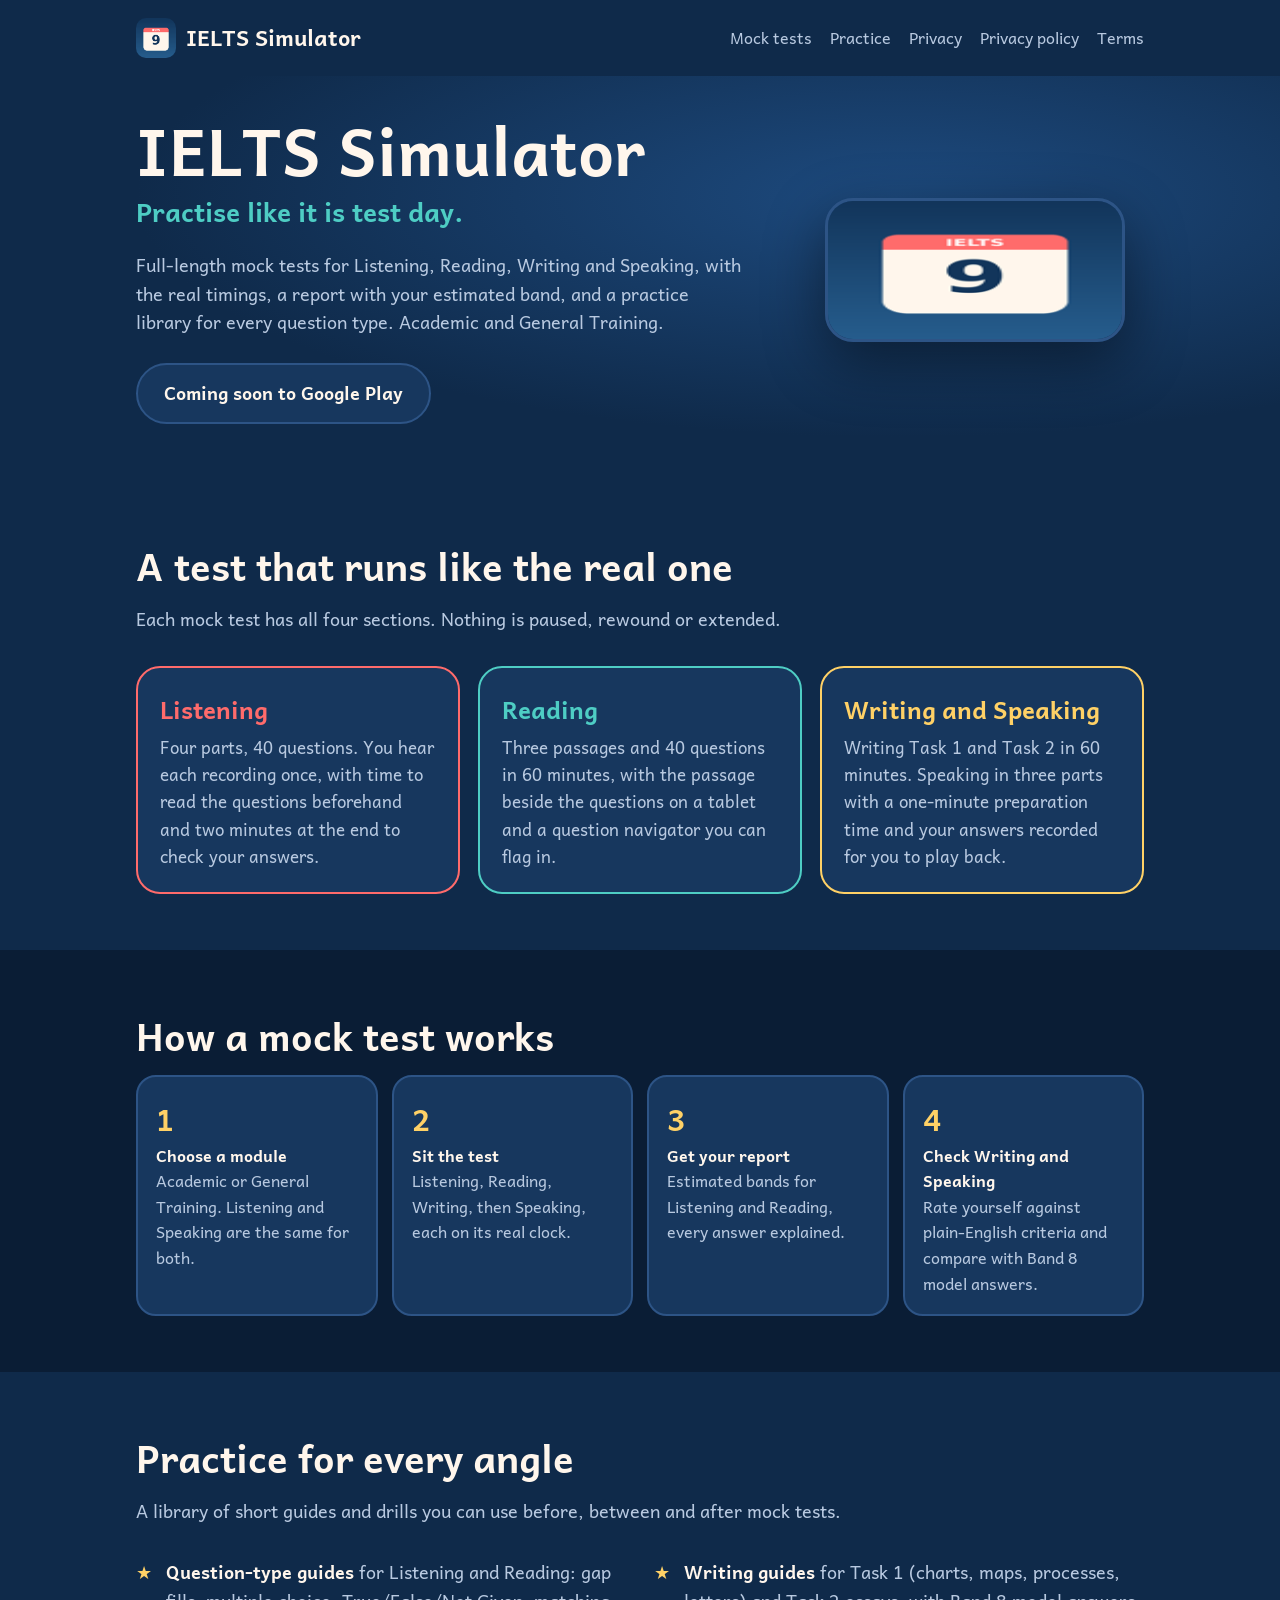
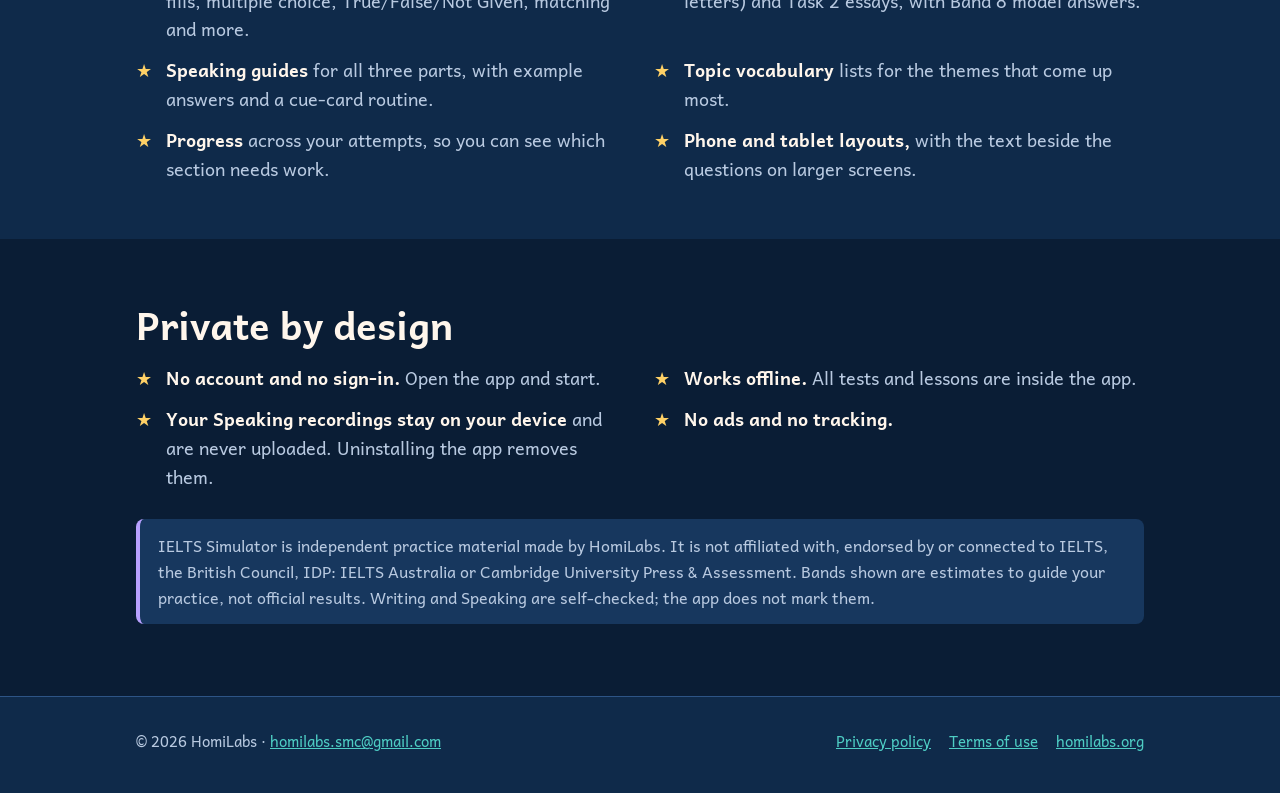
==== website/index.html @ fd1d5de0 "Add release signing, app icon, website and Play release kit Co-Authored-By: Claude Sonnet 5.5 <norep" ====
<!doctype html>
<html lang="en">
<head>
<meta charset="utf-8">
<meta name="viewport" content="width=device-width, initial-scale=1">
<title>IELTS Simulator – Full-length mock tests on your phone</title>
<meta name="description" content="Practise for the IELTS test on Android: full-length Listening, Reading, Writing and Speaking mock tests with a real test-day timer, answer review and a practice library. Academic and General Training. Free, works offline, no account.">
<meta property="og:title" content="IELTS Simulator – Full-length mock tests on your phone">
<meta property="og:description" content="Timed Listening, Reading, Writing and Speaking mock tests for Academic and General Training, plus a practice library. Works offline.">
<meta property="og:url" content="https://ielts.homilabs.org/">
<meta name="theme-color" content="#0f2a4a">
<link rel="icon" href="img/favicon.png">
<link rel="stylesheet" href="style.css">
</head>
<body>

<header class="top">
  <div class="wrap">
    <a class="brand" href="index.html"><img src="img/icon.png" alt="">IELTS Simulator</a>
    <nav class="nav">
      <a href="#tests">Mock tests</a>
      <a href="#practice">Practice</a>
      <a href="#privacy">Privacy</a>
      <a href="privacy.html">Privacy policy</a>
      <a href="terms.html">Terms</a>
    </nav>
  </div>
</header>

<main>
  <section class="hero">
    <div class="wrap">
      <div>
        <h1>IELTS Simulator</h1>
        <p class="sub">Practise like it is test day.</p>
        <p>Full-length mock tests for Listening, Reading, Writing and Speaking, with the real timings, a report with
          your estimated band, and a practice library for every question type. Academic and General Training.</p>
        <!-- Replace with the Google Play link once the app is live:
             <a class="badge" href="https://play.google.com/store/apps/details?id=com.homilabs.ielts_simulator">Get it on Google Play</a> -->
        <span class="badge soon">Coming soon to Google Play</span>
      </div>
      <div class="hero-art">
        <img src="img/icon.png" alt="IELTS Simulator app icon" width="144" height="144">
      </div>
    </div>
  </section>

  <section id="tests">
    <div class="wrap">
      <h2>A test that runs like the real one</h2>
      <p class="lead">Each mock test has all four sections. Nothing is paused, rewound or extended.</p>
      <div class="cards">
        <div class="card coral">
          <h3>Listening</h3>
          <p>Four parts, 40 questions. You hear each recording once, with time to read the questions beforehand and
            two minutes at the end to check your answers.</p>
        </div>
        <div class="card teal">
          <h3>Reading</h3>
          <p>Three passages and 40 questions in 60 minutes, with the passage beside the questions on a tablet and a
            question navigator you can flag in.</p>
        </div>
        <div class="card sun">
          <h3>Writing and Speaking</h3>
          <p>Writing Task 1 and Task 2 in 60 minutes. Speaking in three parts with a one-minute preparation time and
            your answers recorded for you to play back.</p>
        </div>
      </div>
    </div>
  </section>

  <section class="alt">
    <div class="wrap">
      <h2>How a mock test works</h2>
      <ol class="steps">
        <li><strong>Choose a module</strong>Academic or General Training. Listening and Speaking are the same for both.</li>
        <li><strong>Sit the test</strong>Listening, Reading, Writing, then Speaking, each on its real clock.</li>
        <li><strong>Get your report</strong>Estimated bands for Listening and Reading, every answer explained.</li>
        <li><strong>Check Writing and Speaking</strong>Rate yourself against plain-English criteria and compare with Band 8 model answers.</li>
      </ol>
    </div>
  </section>

  <section id="practice">
    <div class="wrap">
      <h2>Practice for every angle</h2>
      <p class="lead">A library of short guides and drills you can use before, between and after mock tests.</p>
      <ul class="list">
        <li><strong>Question-type guides</strong> for Listening and Reading: gap fills, multiple choice, True/False/Not Given, matching and more.</li>
        <li><strong>Writing guides</strong> for Task 1 (charts, maps, processes, letters) and Task 2 essays, with Band 8 model answers.</li>
        <li><strong>Speaking guides</strong> for all three parts, with example answers and a cue-card routine.</li>
        <li><strong>Topic vocabulary</strong> lists for the themes that come up most.</li>
        <li><strong>Progress</strong> across your attempts, so you can see which section needs work.</li>
        <li><strong>Phone and tablet layouts,</strong> with the text beside the questions on larger screens.</li>
      </ul>
    </div>
  </section>

  <section id="privacy" class="alt">
    <div class="wrap">
      <h2>Private by design</h2>
      <ul class="list">
        <li><strong>No account and no sign-in.</strong> Open the app and start.</li>
        <li><strong>Works offline.</strong> All tests and lessons are inside the app.</li>
        <li><strong>Your Speaking recordings stay on your device</strong> and are never uploaded. Uninstalling the app removes them.</li>
        <li><strong>No ads and no tracking.</strong></li>
      </ul>
      <p class="note">IELTS Simulator is independent practice material made by HomiLabs. It is not affiliated with,
        endorsed by or connected to IELTS, the British Council, IDP: IELTS Australia or Cambridge University Press &amp;
        Assessment. Bands shown are estimates to guide your practice, not official results. Writing and Speaking are
        self-checked; the app does not mark them.</p>
    </div>
  </section>
</main>

<footer>
  <div class="wrap">
    <span>© 2026 HomiLabs · <a href="mailto:homilabs.smc@gmail.com">homilabs.smc@gmail.com</a></span>
    <nav>
      <a href="privacy.html">Privacy policy</a>
      <a href="terms.html">Terms of use</a>
      <a href="https://homilabs.org">homilabs.org</a>
    </nav>
  </div>
</footer>

</body>
</html>
---- website/style.css ----
@font-face { font-family: "Andika"; src: url("fonts/Andika-Regular.ttf") format("truetype"); font-weight: 400; font-display: swap; }
@font-face { font-family: "Andika"; src: url("fonts/Andika-Bold.ttf") format("truetype"); font-weight: 700; font-display: swap; }

:root {
  --canvas: #0f2a4a;
  --deep: #0a1d35;
  --card: #17375e;
  --line: #2d5486;
  --ink: #fff6ec;
  --muted: #b8c9e0;
  --coral: #ff6b6b;
  --teal: #4ecdc4;
  --sun: #ffd166;
  --lilac: #b8a1ff;
}

* { box-sizing: border-box; }
html { -webkit-text-size-adjust: 100%; }
body {
  margin: 0;
  background: var(--canvas);
  color: var(--ink);
  font: 18px/1.6 "Andika", system-ui, "Segoe UI", sans-serif;
}
a { color: var(--teal); }
img { max-width: 100%; display: block; }

.wrap { max-width: 1040px; margin: 0 auto; padding: 0 16px; }

/* Header */
.top { padding: 18px 0; }
.top .wrap { display: flex; align-items: center; justify-content: space-between; gap: 8px 16px; flex-wrap: wrap; }
.brand { display: flex; align-items: center; gap: 10px; color: var(--ink); text-decoration: none; font-weight: 700; font-size: 22px; }
.brand img { width: 40px; height: 40px; border-radius: 10px; }
.nav { display: flex; gap: 18px; flex-wrap: wrap; font-size: 16px; }
.nav a { color: var(--muted); text-decoration: none; }
.nav a:hover { color: var(--ink); }

/* Hero */
.hero { padding: 40px 0 56px; background: radial-gradient(ellipse at 70% 30%, #1d4a7e 0%, var(--canvas) 60%); }
.hero .wrap { display: grid; grid-template-columns: 1.3fr 0.7fr; gap: 40px; align-items: center; }
.hero h1 { font-size: clamp(38px, 6vw, 64px); line-height: 1.05; margin: 0 0 8px; }
.hero .sub { color: var(--teal); font-size: clamp(20px, 2.6vw, 26px); font-weight: 700; margin: 0 0 18px; }
.hero p { color: var(--muted); max-width: 34em; margin: 0 0 26px; }
.badge {
  display: inline-block; padding: 14px 26px; border-radius: 40px; background: var(--coral);
  color: var(--deep); font-weight: 700; text-decoration: none; box-shadow: 0 6px 24px rgba(255, 107, 107, 0.35);
}
.badge.soon { background: var(--card); color: var(--ink); border: 2px solid var(--line); box-shadow: none; }
.hero-art { display: flex; justify-content: center; }
.hero-art img { width: min(300px, 70vw); border-radius: 28px; border: 3px solid var(--line); box-shadow: 0 20px 60px rgba(0, 0, 0, 0.45); }

/* Sections */
section { padding: 56px 0; }
section.alt { background: var(--deep); }
h2 { font-size: clamp(28px, 4vw, 38px); margin: 0 0 8px; }
.lead { color: var(--muted); margin: 0 0 32px; max-width: 42em; }

.cards { display: grid; grid-template-columns: repeat(3, 1fr); gap: 18px; }
.card { background: var(--card); border: 2px solid var(--line); border-radius: 24px; padding: 22px; }
.card h3 { margin: 0 0 6px; font-size: 24px; }
.card p { margin: 0; color: var(--muted); font-size: 17px; }
.card.coral { border-color: var(--coral); } .card.coral h3 { color: var(--coral); }
.card.teal { border-color: var(--teal); } .card.teal h3 { color: var(--teal); }
.card.sun { border-color: var(--sun); } .card.sun h3 { color: var(--sun); }

.shots { display: flex; gap: 16px; overflow-x: auto; padding-bottom: 10px; scroll-snap-type: x mandatory; }
.shots img { width: 200px; flex: 0 0 auto; border-radius: 18px; border: 2px solid var(--line); scroll-snap-align: start; }

.list { display: grid; grid-template-columns: repeat(2, 1fr); gap: 12px 28px; padding: 0; margin: 0; list-style: none; }
.list li { padding-left: 30px; position: relative; color: var(--muted); }
.list li::before { content: "★"; position: absolute; left: 0; color: var(--sun); }
.list strong { color: var(--ink); }

.note { margin-top: 28px; padding: 14px 18px; border-left: 4px solid var(--lilac); background: var(--card); border-radius: 8px; color: var(--muted); font-size: 16px; }

/* Footer */
footer { padding: 32px 0 40px; border-top: 1px solid var(--line); color: var(--muted); font-size: 15px; }
footer .wrap { display: flex; flex-wrap: wrap; gap: 12px 24px; justify-content: space-between; }
footer nav { display: flex; gap: 18px; flex-wrap: wrap; }

/* Steps */
.steps { counter-reset: s; display: grid; grid-template-columns: repeat(4, 1fr); gap: 14px; padding: 0; list-style: none; margin: 0; }
.steps li { counter-increment: s; background: var(--card); border: 2px solid var(--line); border-radius: 20px; padding: 18px; color: var(--muted); font-size: 16px; }
.steps li::before { content: counter(s); display: block; font-size: 30px; font-weight: 700; color: var(--sun); }
.steps strong { color: var(--ink); display: block; }
@media (max-width: 760px) { .steps { grid-template-columns: 1fr 1fr; } }

/* Legal pages */
.doc { max-width: 760px; margin: 0 auto; padding: 24px 16px 64px; }
.doc h1 { font-size: clamp(30px, 5vw, 42px); line-height: 1.15; margin: 8px 0 4px; }
.doc .date { color: var(--muted); margin: 0 0 24px; }
.doc h2 { font-size: 24px; margin: 36px 0 8px; }
.doc p, .doc li { color: #e6e0f0; }
.doc li { margin: 6px 0; }
.summary { background: var(--card); border-left: 4px solid var(--teal); padding: 14px 18px; border-radius: 8px; }
.callout { background: var(--card); border: 2px solid var(--coral); padding: 18px 20px; border-radius: 16px; }
.callout h2 { margin-top: 0; color: var(--coral); }

@media (max-width: 760px) {
  .top .wrap { justify-content: center; }
  .nav { justify-content: center; }
  .hero { padding-top: 16px; text-align: center; }
  .hero p { margin-left: auto; margin-right: auto; }
  .hero .wrap { grid-template-columns: 1fr; gap: 28px; }
  .hero-art img { width: min(220px, 60vw); }
  .cards { grid-template-columns: 1fr; }
  .list { grid-template-columns: 1fr; }
  .nav { gap: 12px; }
}
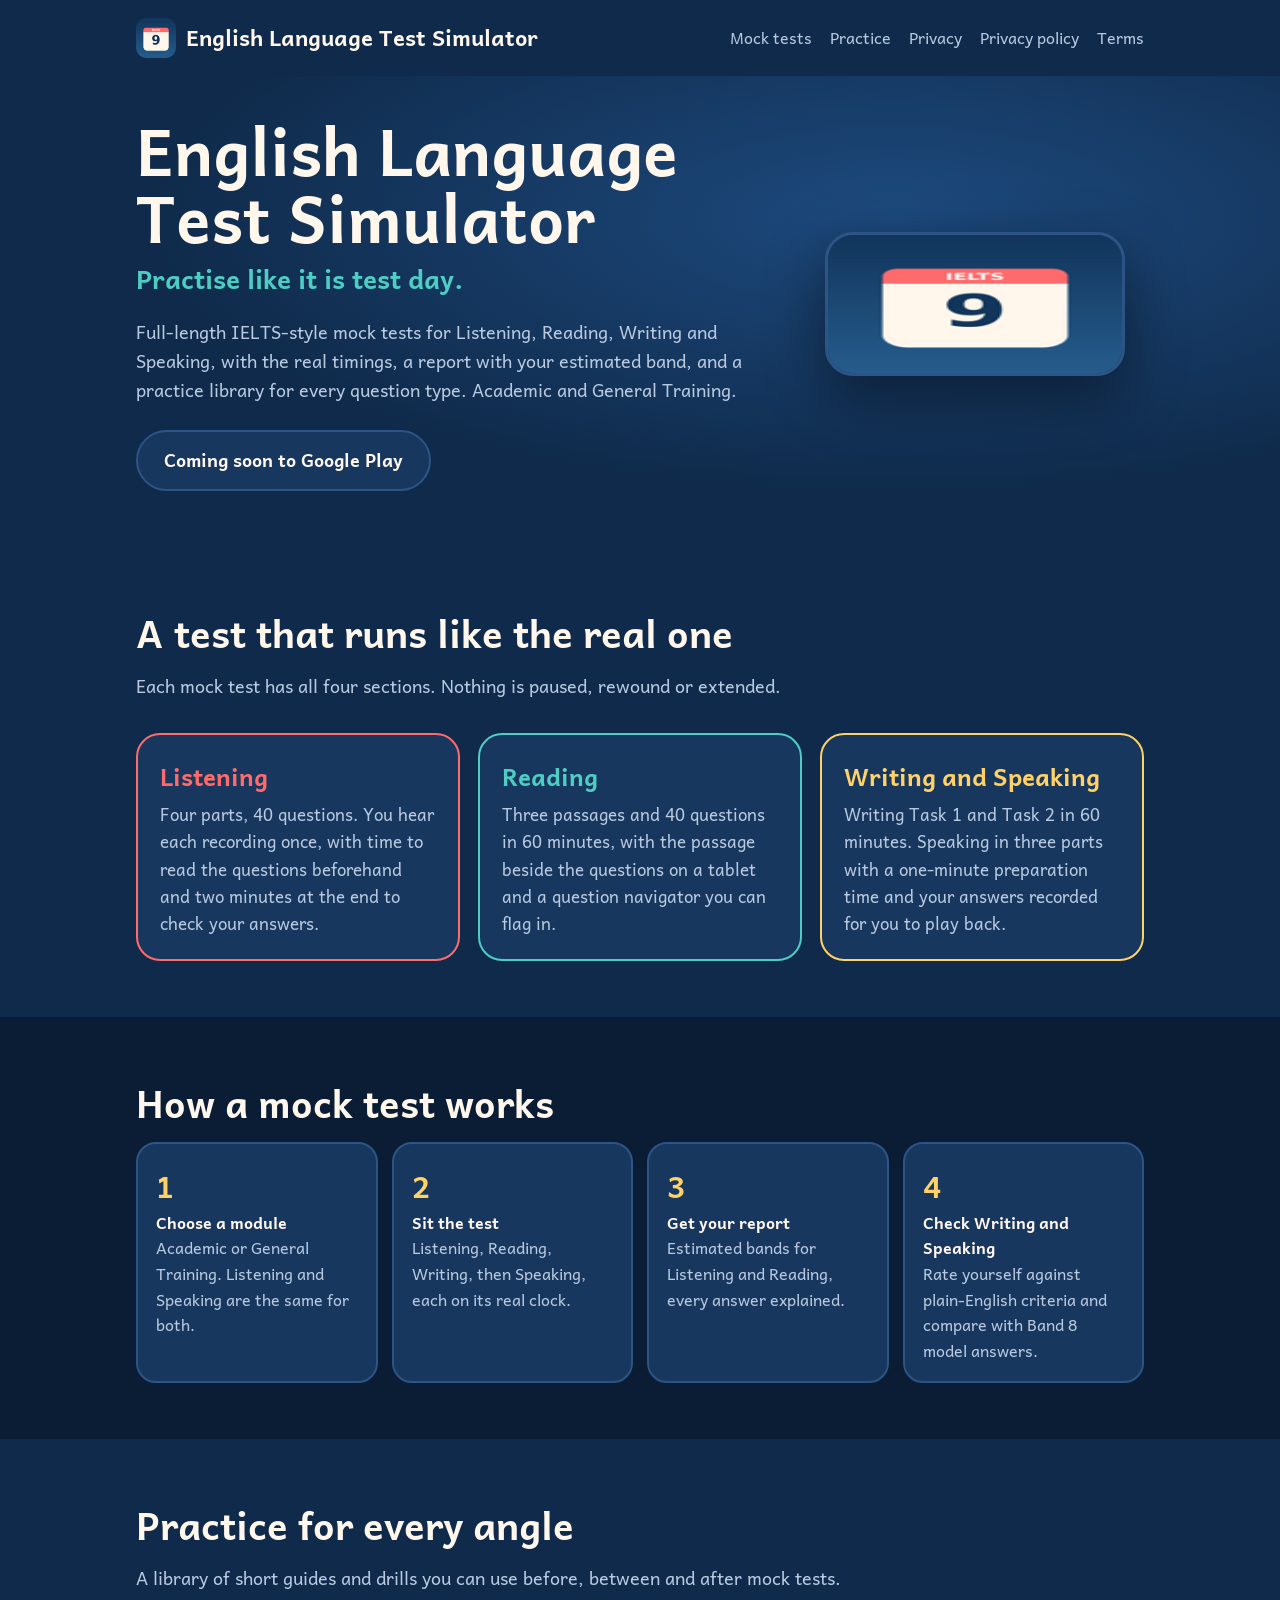
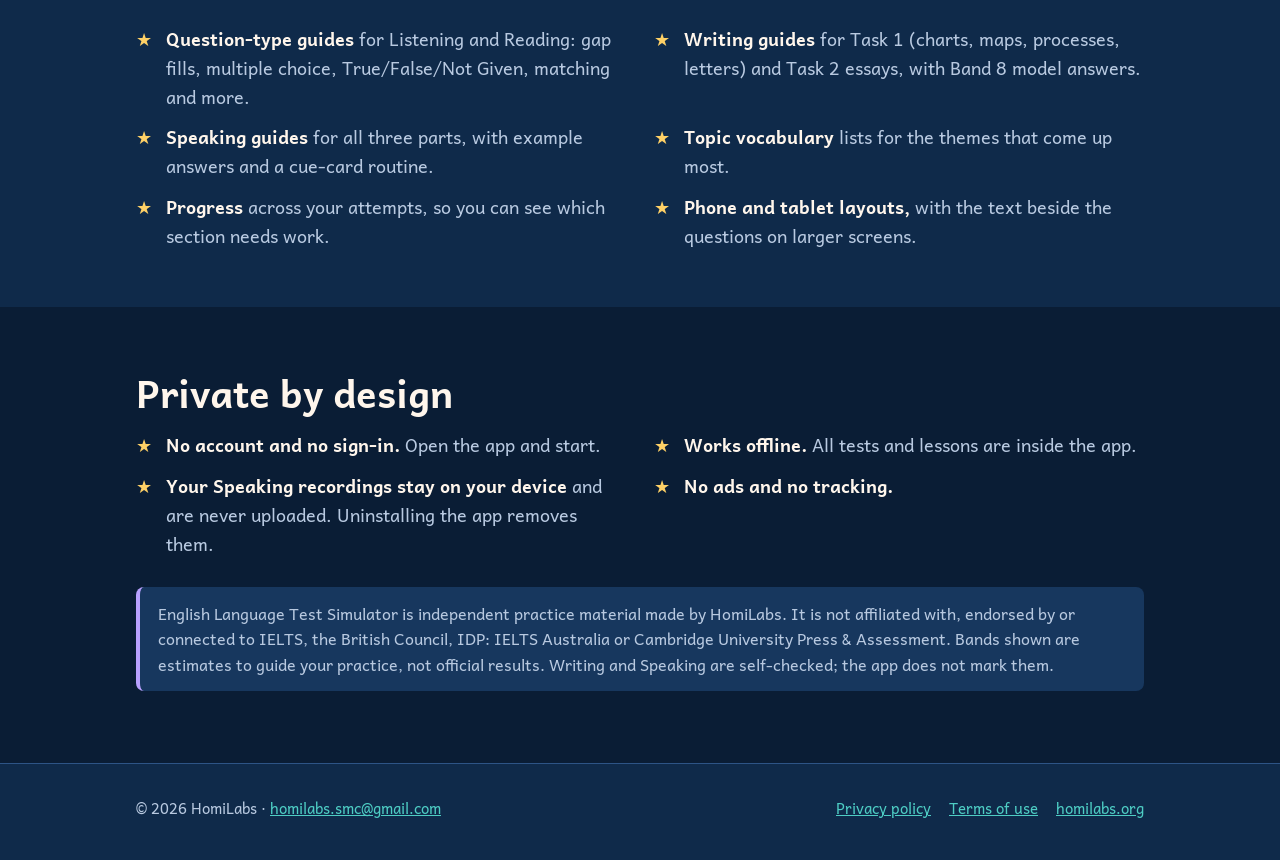
==== commit 4244346f: "Rename app to English Language Test Simulator; add IELTS to descriptions Co-Authored-By: Claude Sonn" ====
--- a/website/index.html
+++ b/website/index.html
@@ -3,9 +3,9 @@
 <head>
 <meta charset="utf-8">
 <meta name="viewport" content="width=device-width, initial-scale=1">
-<title>IELTS Simulator – Full-length mock tests on your phone</title>
-<meta name="description" content="Practise for the IELTS test on Android: full-length Listening, Reading, Writing and Speaking mock tests with a real test-day timer, answer review and a practice library. Academic and General Training. Free, works offline, no account.">
-<meta property="og:title" content="IELTS Simulator – Full-length mock tests on your phone">
+<title>English Language Test Simulator – IELTS mock tests on your phone</title>
+<meta name="description" content="Practise for the IELTS test on Android: full-length IELTS Listening, Reading, Writing and Speaking mock tests with a real test-day timer, answer review and a practice library. Academic and General Training. Free, works offline, no account.">
+<meta property="og:title" content="English Language Test Simulator – IELTS mock tests on your phone">
 <meta property="og:description" content="Timed Listening, Reading, Writing and Speaking mock tests for Academic and General Training, plus a practice library. Works offline.">
 <meta property="og:url" content="https://ielts.homilabs.org/">
 <meta name="theme-color" content="#0f2a4a">
@@ -16,7 +16,7 @@
 
 <header class="top">
   <div class="wrap">
-    <a class="brand" href="index.html"><img src="img/icon.png" alt="">IELTS Simulator</a>
+    <a class="brand" href="index.html"><img src="img/icon.png" alt="">English Language Test Simulator</a>
     <nav class="nav">
       <a href="#tests">Mock tests</a>
       <a href="#practice">Practice</a>
@@ -31,16 +31,16 @@
   <section class="hero">
     <div class="wrap">
       <div>
-        <h1>IELTS Simulator</h1>
+        <h1>English Language Test Simulator</h1>
         <p class="sub">Practise like it is test day.</p>
-        <p>Full-length mock tests for Listening, Reading, Writing and Speaking, with the real timings, a report with
+        <p>Full-length IELTS-style mock tests for Listening, Reading, Writing and Speaking, with the real timings, a report with
           your estimated band, and a practice library for every question type. Academic and General Training.</p>
         <!-- Replace with the Google Play link once the app is live:
              <a class="badge" href="https://play.google.com/store/apps/details?id=com.homilabs.ielts_simulator">Get it on Google Play</a> -->
         <span class="badge soon">Coming soon to Google Play</span>
       </div>
       <div class="hero-art">
-        <img src="img/icon.png" alt="IELTS Simulator app icon" width="144" height="144">
+        <img src="img/icon.png" alt="English Language Test Simulator app icon" width="144" height="144">
       </div>
     </div>
   </section>
@@ -105,7 +105,7 @@
         <li><strong>Your Speaking recordings stay on your device</strong> and are never uploaded. Uninstalling the app removes them.</li>
         <li><strong>No ads and no tracking.</strong></li>
       </ul>
-      <p class="note">IELTS Simulator is independent practice material made by HomiLabs. It is not affiliated with,
+      <p class="note">English Language Test Simulator is independent practice material made by HomiLabs. It is not affiliated with,
         endorsed by or connected to IELTS, the British Council, IDP: IELTS Australia or Cambridge University Press &amp;
         Assessment. Bands shown are estimates to guide your practice, not official results. Writing and Speaking are
         self-checked; the app does not mark them.</p>
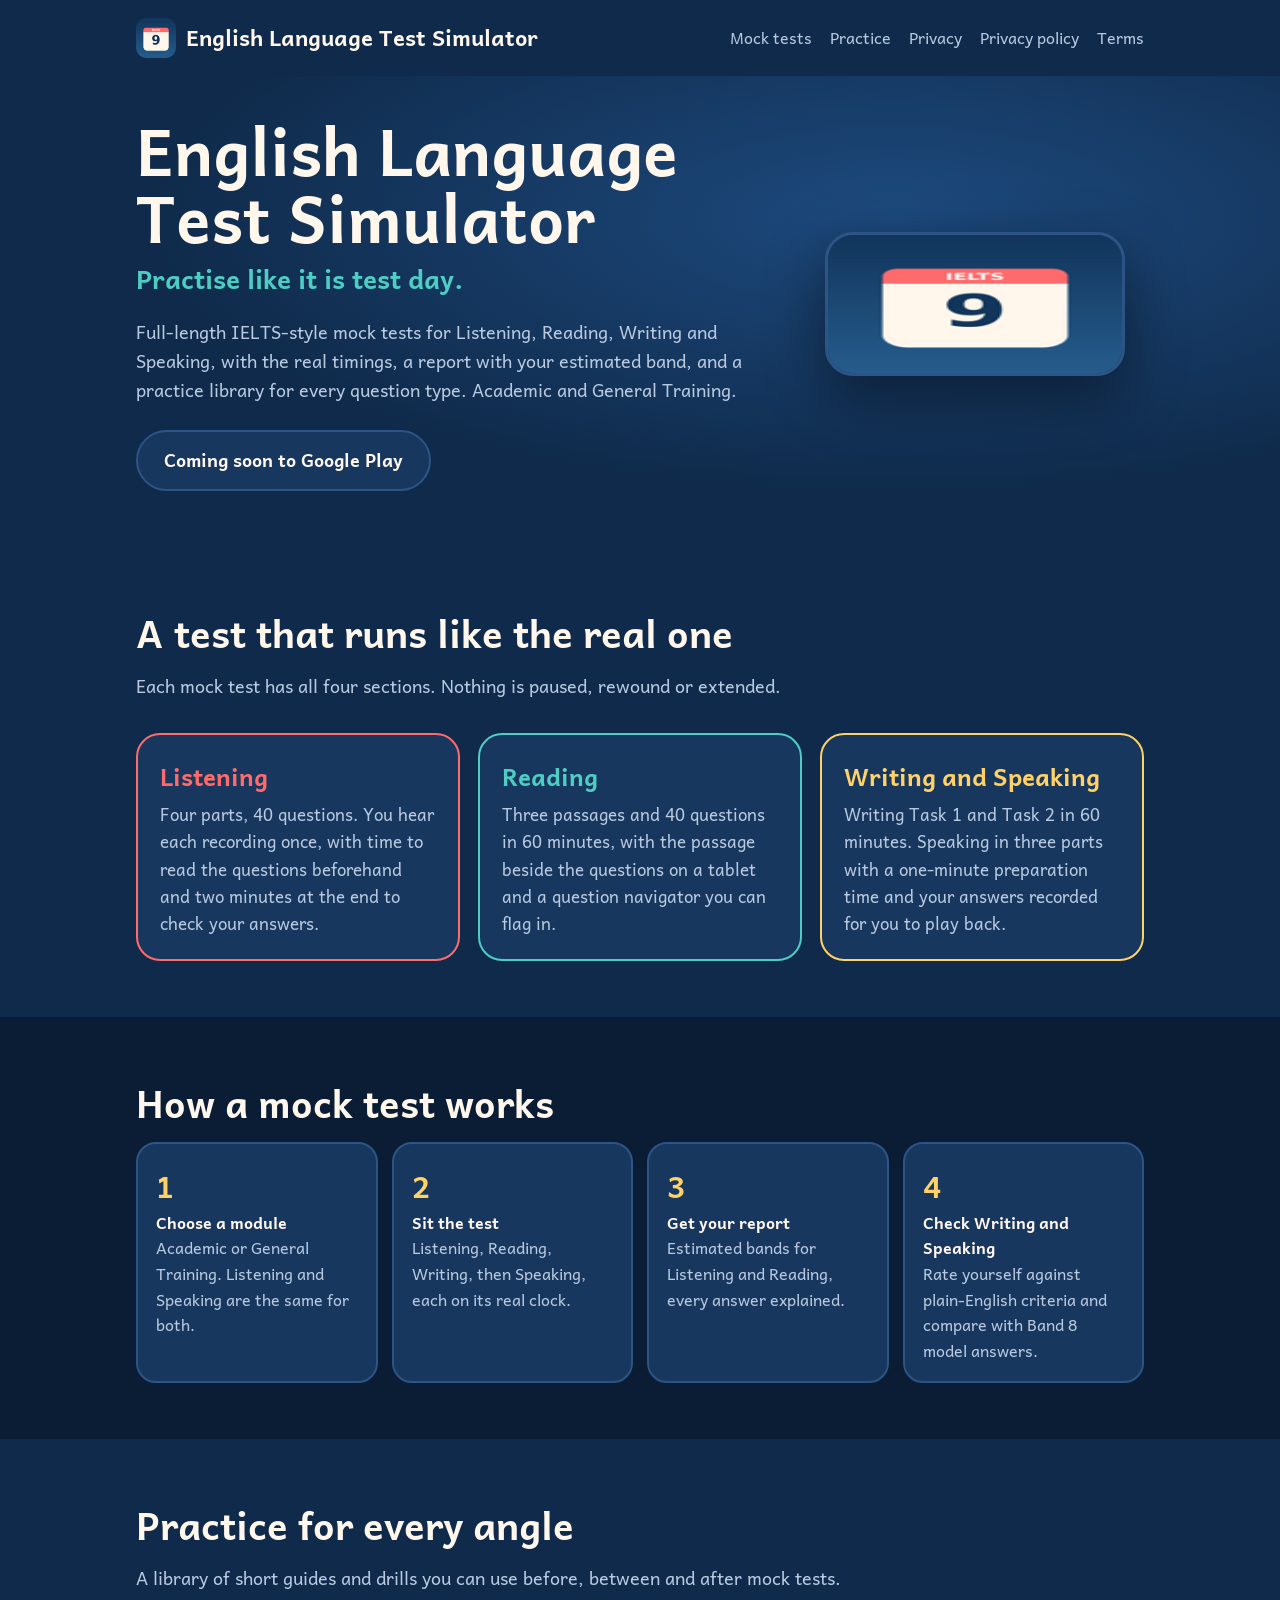
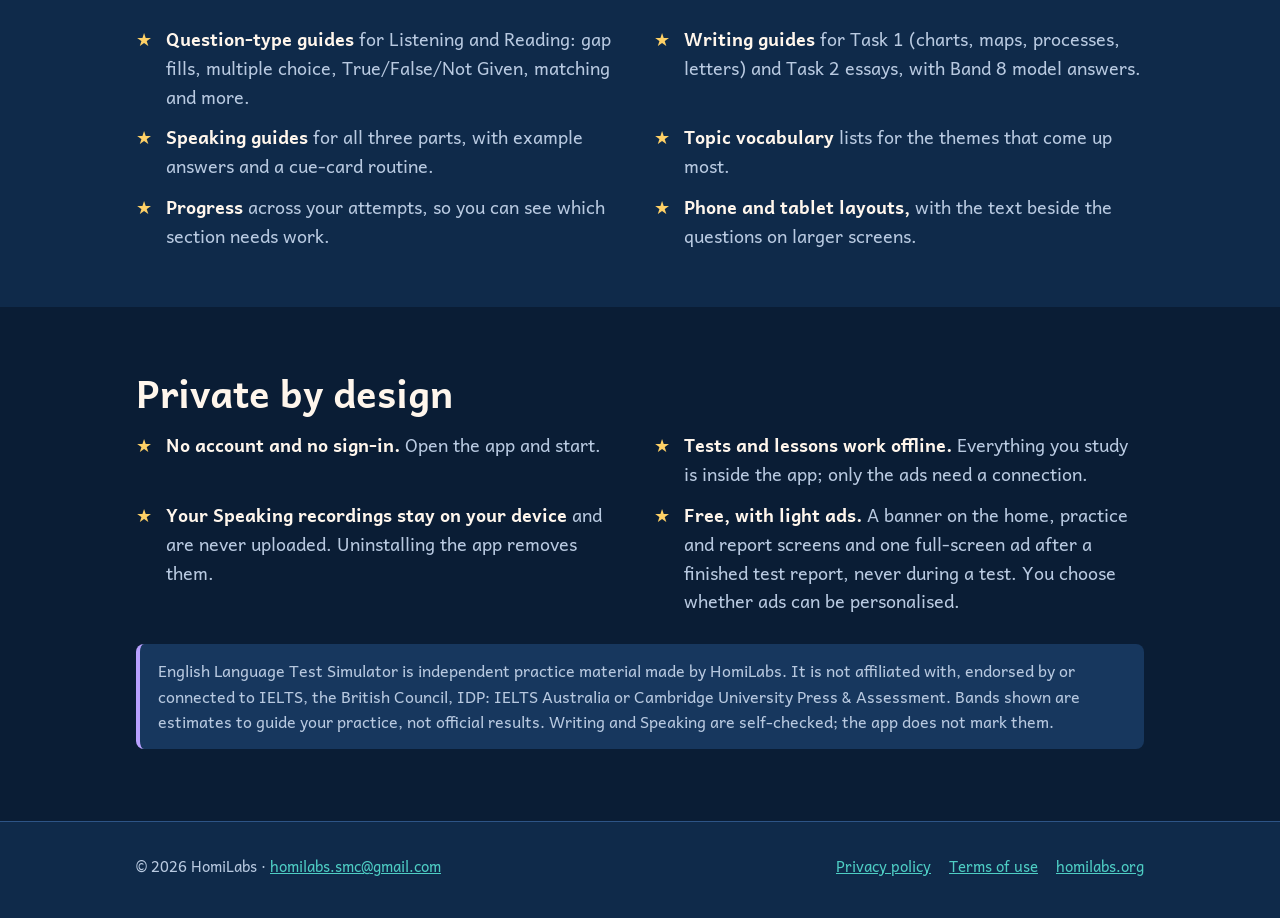
==== commit ff15a4c6: "Add Google AdMob banners, results interstitial and UMP consent Banner on Home, Practice and Results;" ====
--- a/website/index.html
+++ b/website/index.html
@@ -4,7 +4,7 @@
 <meta charset="utf-8">
 <meta name="viewport" content="width=device-width, initial-scale=1">
 <title>English Language Test Simulator – IELTS mock tests on your phone</title>
-<meta name="description" content="Practise for the IELTS test on Android: full-length IELTS Listening, Reading, Writing and Speaking mock tests with a real test-day timer, answer review and a practice library. Academic and General Training. Free, works offline, no account.">
+<meta name="description" content="Practise for the IELTS test on Android: full-length IELTS Listening, Reading, Writing and Speaking mock tests with a real test-day timer, answer review and a practice library. Academic and General Training. Free, no account.">
 <meta property="og:title" content="English Language Test Simulator – IELTS mock tests on your phone">
 <meta property="og:description" content="Timed Listening, Reading, Writing and Speaking mock tests for Academic and General Training, plus a practice library. Works offline.">
 <meta property="og:url" content="https://ielts.homilabs.org/">
@@ -101,9 +101,9 @@
       <h2>Private by design</h2>
       <ul class="list">
         <li><strong>No account and no sign-in.</strong> Open the app and start.</li>
-        <li><strong>Works offline.</strong> All tests and lessons are inside the app.</li>
+        <li><strong>Tests and lessons work offline.</strong> Everything you study is inside the app; only the ads need a connection.</li>
         <li><strong>Your Speaking recordings stay on your device</strong> and are never uploaded. Uninstalling the app removes them.</li>
-        <li><strong>No ads and no tracking.</strong></li>
+        <li><strong>Free, with light ads.</strong> A banner on the home, practice and report screens and one full-screen ad after a finished test report, never during a test. You choose whether ads can be personalised.</li>
       </ul>
       <p class="note">English Language Test Simulator is independent practice material made by HomiLabs. It is not affiliated with,
         endorsed by or connected to IELTS, the British Council, IDP: IELTS Australia or Cambridge University Press &amp;
